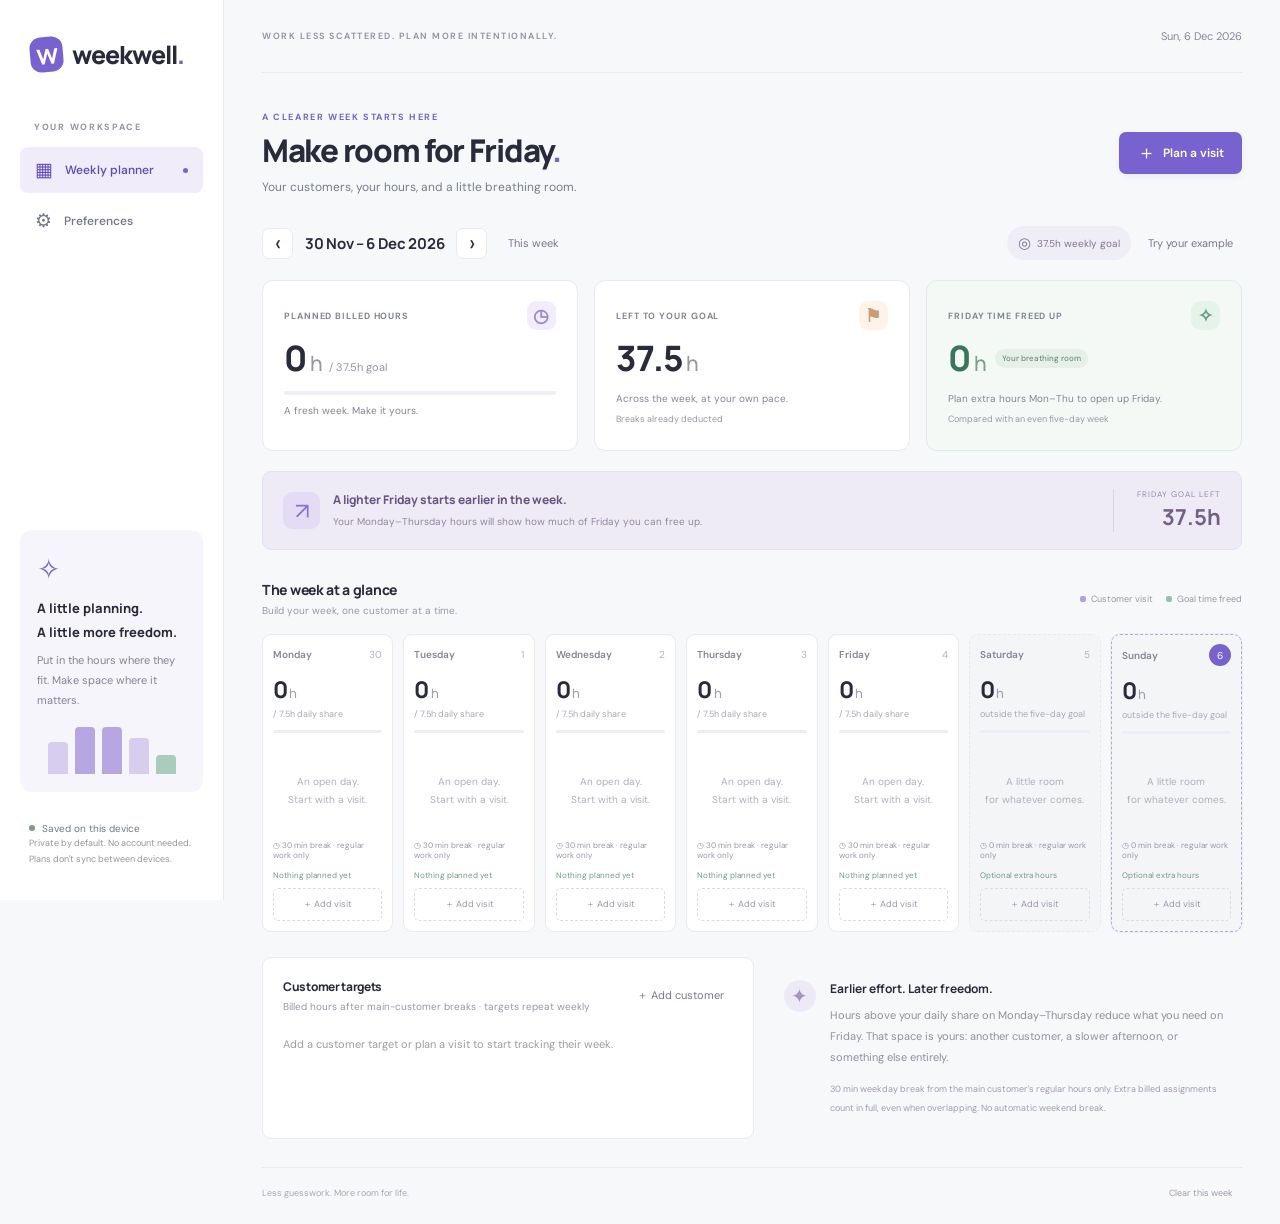
==== index.html @ 71fe8290 "feat: add Weekwell customer hours planner Plan recurring customer targets, 24-hour visits, extra bil" ====
<!doctype html>
<html lang="en">
<head>
  <meta charset="utf-8">
  <meta name="viewport" content="width=device-width, initial-scale=1">
  <meta name="theme-color" content="#7360d0">
  <meta name="description" content="Plan customer visits, balance your working week, and make room for Friday.">
  <title>Weekwell — Your week, a little lighter</title>
  <link rel="icon" href="data:image/svg+xml,%3Csvg xmlns='http://www.w3.org/2000/svg' viewBox='0 0 40 40'%3E%3Crect width='40' height='40' rx='12' fill='%237360d0'/%3E%3Cpath d='m9 14 5 13 6-10 6 10 5-13' fill='none' stroke='white' stroke-width='3' stroke-linecap='round' stroke-linejoin='round'/%3E%3C/svg%3E">
  <link rel="stylesheet" href="./styles.css">
  <script src="./planner-math.js" defer></script>
  <script src="./planner.js" defer></script>
</head>
<body>
  <aside class="sidebar">
    <a class="brand" href="./" aria-label="Weekwell home"><span class="brand-icon" aria-hidden="true">w</span>weekwell<span class="brand-dot">.</span></a>
    <div class="workspace-label">YOUR WORKSPACE</div>
    <a class="nav-item active" href="#planner"><span aria-hidden="true">▦</span> Weekly planner <span class="nav-dot"></span></a>
    <button class="nav-item" id="settings-button"><span aria-hidden="true">⚙</span> Preferences</button>
    <div class="sidebar-note">
      <span class="note-spark" aria-hidden="true">✧</span>
      <h3>A little planning.<br>A little more freedom.</h3>
      <p>Put in the hours where they fit. Make space where it matters.</p>
      <div class="note-illustration" aria-hidden="true"><span></span><span></span><span></span><span></span><span></span></div>
    </div>
    <div class="local-status"><span class="status-dot"></span><span id="save-status">Saved on this device</span></div>
    <p class="device-note">Private by default. No account needed.<br>Plans don't sync between devices.</p>
  </aside>

  <main id="planner">
    <header class="topbar"><span>WORK LESS SCATTERED. PLAN MORE INTENTIONALLY.</span><span class="today-label" id="today-label"></span></header>
    <section class="page-heading">
      <div><div class="eyebrow">A CLEARER WEEK STARTS HERE</div><h1>Make room for Friday<span>.</span></h1><p>Your customers, your hours, and a little breathing room.</p></div>
      <button class="button primary" id="add-visit-top"><span aria-hidden="true">＋</span> Plan a visit</button>
    </section>
    <div id="storage-warning" class="notice warning" role="alert" hidden></div>
    <div id="announcement" class="sr-only" role="status" aria-live="polite"></div>

    <section class="week-toolbar" aria-label="Week navigation">
      <div class="week-picker"><button class="icon-button" id="previous-week" aria-label="Previous week">‹</button><h2 id="week-label"></h2><button class="icon-button" id="next-week" aria-label="Next week">›</button><button class="text-button" id="this-week">This week</button></div>
      <div class="week-actions"><span class="target-pill"><span aria-hidden="true">◎</span> <span id="target-label">37.5h weekly goal</span></span><button class="text-button" id="example-button">Try your example</button></div>
    </section>

    <section class="summary-grid" aria-label="Weekly overview">
      <article class="summary-card">
        <div class="card-label">PLANNED BILLED HOURS <span class="small-icon lavender" aria-hidden="true">◷</span></div>
        <div class="metric"><span id="planned-hours">0</span><span class="metric-unit">h</span><span class="metric-note" id="planned-goal">/ 37.5h goal</span></div>
        <div class="progress-track"><div id="week-progress"></div></div>
        <p id="planned-caption">A fresh week. Make it yours.</p>
      </article>
      <article class="summary-card">
        <div class="card-label">LEFT TO YOUR GOAL <span class="small-icon peach" aria-hidden="true">⚑</span></div>
        <div class="metric"><span id="remaining-hours">37.5</span><span class="metric-unit">h</span></div>
        <p id="remaining-caption">Across the week, at your own pace.</p>
        <span class="subtle-label">Breaks already deducted</span>
      </article>
      <article class="summary-card freedom-card">
        <div class="card-label">FRIDAY TIME FREED UP <span class="small-icon mint" aria-hidden="true">✧</span></div>
        <div class="metric"><span id="freed-hours">0</span><span class="metric-unit">h</span><span class="freedom-tag" id="freedom-tag">Your breathing room</span></div>
        <p id="freed-caption">Plan extra hours Mon–Thu to open up Friday.</p>
        <span class="subtle-label">Compared with an even five-day week</span>
      </article>
    </section>

    <section class="momentum-panel" aria-label="Friday forecast">
      <div class="momentum-icon" aria-hidden="true">↗</div>
      <div class="momentum-copy"><h3 id="forecast-title">A lighter Friday starts earlier in the week.</h3><p id="forecast-caption">Your Monday–Thursday hours will show how much of Friday you can free up.</p></div>
      <div class="friday-forecast"><span>FRIDAY GOAL LEFT</span><strong id="friday-left">37.5h</strong></div>
    </section>

    <section class="schedule-section" aria-labelledby="schedule-heading">
      <div class="section-heading"><div><h2 id="schedule-heading">The week at a glance</h2><p>Build your week, one customer at a time.</p></div><div class="legend"><span><i class="legend-dot purple"></i> Customer visit</span><span><i class="legend-dot green"></i> Goal time freed</span></div></div>
      <div id="day-grid" class="day-grid"></div>
    </section>

    <section class="bottom-grid">
      <article class="customer-panel"><div class="section-heading"><div><h2>Customer targets</h2><p>Billed hours after main-customer breaks · targets repeat weekly</p></div><button class="text-button" id="add-customer">＋ Add customer</button></div><div id="customer-breakdown"></div></article>
      <article class="how-panel"><span class="how-icon" aria-hidden="true">✦</span><div><h3>Earlier effort. Later freedom.</h3><p>Hours above your daily share on Monday–Thursday reduce what you need on Friday. That space is yours: another customer, a slower afternoon, or something else entirely.</p><span id="break-explainer">30 min unpaid break on worked weekdays. No automatic weekend break.</span></div></article>
    </section>
    <footer><span>Less guesswork. More room for life.</span><button class="text-button" id="clear-week">Clear this week</button></footer>
  </main>

  <dialog id="visit-dialog" aria-labelledby="visit-dialog-title">
    <form id="visit-form">
      <div class="dialog-heading"><div><div class="eyebrow">MAKE A LITTLE PLAN</div><h2 id="visit-dialog-title">Plan a customer visit</h2></div><button type="button" class="icon-button close-dialog" aria-label="Close">×</button></div>
      <label>Customer / location<input id="visit-customer" name="customer" required maxlength="80" placeholder="e.g. Northside office" autocomplete="off" list="customer-suggestions"></label>
      <datalist id="customer-suggestions"></datalist>
      <label>Day<select id="visit-day" name="day"></select></label>
      <div class="form-columns"><label>Start time (24h)<input id="visit-start" name="start" type="text" value="08:00" placeholder="08:00" pattern="([01][0-9]|2[0-3]):[0-5][0-9]" maxlength="5" title="24-hour time in HH:MM format, e.g. 08:00 or 17:30" required></label><label>End time (24h)<input id="visit-end" name="end" type="text" value="16:00" placeholder="16:00" pattern="([01][0-9]|2[0-3]):[0-5][0-9]" maxlength="5" title="24-hour time in HH:MM format, e.g. 08:00 or 17:30" required></label></div>
      <label class="checkbox-label"><input id="visit-extra" type="checkbox"><span>Extra billed assignment<small>Can overlap another customer. Counts fully toward both targets, with no break deduction.</small></span></label>
      <p class="field-help">Use 00:00–23:59 (no AM/PM). Same-day visits only. The daily break comes from the main customer's regular hours.</p>
      <p class="form-error" id="visit-error" role="alert" hidden></p>
      <div class="dialog-actions"><button type="button" class="button danger" id="delete-visit" hidden>Delete visit</button><button type="button" class="button secondary close-dialog">Cancel</button><button type="submit" class="button primary">Save visit</button></div>
    </form>
  </dialog>

  <dialog id="customer-dialog" aria-labelledby="customer-title">
    <form id="customer-form">
      <div class="dialog-heading"><div><div class="eyebrow">KEEP EACH CUSTOMER ON TRACK</div><h2 id="customer-title">Add customer target</h2></div><button type="button" class="icon-button close-dialog" aria-label="Close">×</button></div>
      <label>Customer / location<input id="target-customer" required maxlength="80" placeholder="e.g. CustomerX" autocomplete="off"></label>
      <label>Weekly target (hours)<input id="customer-target-hours" type="number" min="0.25" max="168" step="0.25" required placeholder="18.5"></label>
      <p class="field-help">Repeats every week until changed. Progress includes extra billed assignments and deducts breaks only from the day's main customer. Changes apply to all saved weeks.</p>
      <p class="form-error" id="customer-error" role="alert" hidden></p>
      <div class="dialog-actions"><button type="button" class="button danger" id="remove-customer-target" hidden>Remove target</button><button type="button" class="button secondary close-dialog">Cancel</button><button type="submit" class="button primary">Save target</button></div>
    </form>
  </dialog>

  <dialog id="settings-dialog" aria-labelledby="settings-title">
    <form id="settings-form">
      <div class="dialog-heading"><div><div class="eyebrow">YOUR WEEK, YOUR WAY</div><h2 id="settings-title">Planner preferences</h2></div><button type="button" class="icon-button close-dialog" aria-label="Close">×</button></div>
      <label>Weekly goal (hours)<input id="setting-target" type="number" min="0.5" max="168" step="0.25" required></label>
      <label>Default weekday unpaid break (minutes)<input id="setting-break" type="number" min="0" max="240" step="1" required></label>
      <p class="field-help">Breaks apply once on Monday–Friday when regular work is planned, to the main customer only. Extra billed assignments are never reduced. You can override the break and main customer using each day's break button. The Friday forecast compares your goal with five equal working days.</p>
      <p class="field-help">Preferences apply to all saved weeks. Daily break overrides stay unchanged.</p>
      <div class="dialog-actions"><button type="button" class="button secondary close-dialog">Cancel</button><button type="submit" class="button primary">Save preferences</button></div>
    </form>
  </dialog>

  <dialog id="break-dialog" aria-labelledby="break-title">
    <form id="break-form">
      <div class="dialog-heading"><h2 id="break-title">Daily unpaid break</h2><button type="button" class="icon-button close-dialog" aria-label="Close">×</button></div>
      <label>Break (minutes)<input id="day-break" type="number" min="0" max="1440" step="1" required></label>
      <label>Main customer (break deducted here)<select id="break-customer"></select></label>
      <p class="field-help" id="break-owner-help"></p>
      <p class="field-help">Deducted only from this customer's regular hours, up to their total. Extra billed assignments and empty days never lose break time.</p>
      <div class="dialog-actions"><button type="button" class="button secondary" id="reset-break">Use default</button><button type="submit" class="button primary">Save break</button></div>
    </form>
  </dialog>

  <dialog id="confirm-dialog" aria-labelledby="confirm-title">
    <form id="confirm-form">
      <div class="dialog-heading"><h2 id="confirm-title">Replace this week's plan?</h2><button type="button" class="icon-button close-dialog" aria-label="Close">×</button></div>
      <p id="confirm-message"></p>
      <div class="dialog-actions"><button type="button" class="button secondary close-dialog">Cancel</button><button type="submit" class="button primary" id="confirm-action">Continue</button></div>
    </form>
  </dialog>
</body>
</html>
---- styles.css ----
@import url('https://fonts.googleapis.com/css2?family=DM+Sans:wght@400;450;500;550;600;650;700&family=Manrope:wght@400;500;600;650;700;750;800&display=swap');

:root {
  color-scheme: light;
  --background: #f7f8fa;
  --surface: #fff;
  --ink: #292b3d;
  --muted: #777b8f;
  --purple: #7862cf;
  --purple-dark: #614bb6;
  --purple-pale: #f0ecfa;
  --green: #41846c;
  --border: #e9e9ef;
  font-family: "DM Sans", "Segoe UI", sans-serif;
  font-size: 14px;
}
* { box-sizing: border-box; }
body { margin: 0; background: var(--background); color: var(--ink); }
button, input, select { font: inherit; }
button, a, input, select { -webkit-tap-highlight-color: transparent; }
button { cursor: pointer; }
button, a { touch-action: manipulation; }
button { color: inherit; }
button:focus-visible, a:focus-visible { outline: 3px solid #aa96ea; outline-offset: 3px; }
input:focus, select:focus { outline: 2px solid #aa96ea; outline-offset: 1px; border-color: var(--purple); }
button:disabled { opacity: .5; cursor: not-allowed; }
[hidden] { display: none !important; }
.sidebar { position: fixed; inset: 0 auto 0 0; width: 224px; background: #fff; padding: 37px 20px 24px; border-right: 1px solid var(--border); display: flex; flex-direction: column; z-index: 2; }
.brand { display: flex; align-items: center; text-decoration: none; color: var(--ink); font-family: "Manrope", "Segoe UI", sans-serif; font-size: 25px; font-weight: 800; letter-spacing: -1px; margin: 0 10px 49px; }
.brand-icon { display: inline-flex; align-items: center; justify-content: center; background: var(--purple); color: #fff; width: 33px; height: 35px; border-radius: 11px; margin-right: 9px; font-size: 28px; font-weight: 650; transform: rotate(-5deg); padding-bottom: 4px; }
.brand-dot { color: var(--purple); }
.workspace-label { font-size: 9px; letter-spacing: 1.7px; color: #9295a5; font-weight: 700; margin: 0 14px 14px; }
.nav-item { width: 100%; display: flex; align-items: center; gap: 12px; padding: 13px 15px; border: 0; border-radius: 8px; background: none; text-decoration: none; text-align: left; color: #75788b; font-size: 12px; margin-bottom: 5px; font-weight: 550; }
.nav-item > span:first-child { font-size: 19px; line-height: 20px; }
.nav-item.active { background: var(--purple-pale); color: var(--purple-dark); }
.nav-dot { width: 5px; height: 5px; background: var(--purple); border-radius: 50%; margin-left: auto; }
.sidebar-note { margin: auto 0 30px; border-radius: 12px; padding: 21px 17px 18px; background: #f6f5fb; overflow: hidden; }
.note-spark { font-size: 28px; color: var(--purple); }
.sidebar-note h3 { font-family: "Manrope", "Segoe UI", sans-serif; font-size: 13px; font-weight: 750; line-height: 1.8; margin: 9px 0 7px; }
.sidebar-note p { color: #858297; font-size: 11px; line-height: 1.8; margin: 0; }
.note-illustration { display: flex; align-items: flex-end; justify-content: center; gap: 7px; height: 63px; }
.note-illustration span { width: 20px; background: #d7ceef; height: 32px; border-radius: 4px 4px 0 0; }
.note-illustration span:nth-child(2), .note-illustration span:nth-child(3) { height: 47px; background: #b6a6e2; }
.note-illustration span:nth-child(4) { height: 36px; }
.note-illustration span:nth-child(5) { height: 19px; background: #a9ccbd; }
.local-status { display: flex; align-items: center; gap: 7px; font-size: 10px; padding: 0 9px; color: #707786; }
.status-dot { height: 6px; width: 6px; border-radius: 50%; background: #75a18b; flex-shrink: 0; }
.device-note { font-size: 9px; color: #9194a2; line-height: 1.8; padding: 0 9px; }
main { margin-left: 224px; padding: 0 38px; max-width: 1900px; }
.topbar { height: 73px; border-bottom: 1px solid var(--border); display: flex; align-items: center; justify-content: space-between; gap: 15px; }
.topbar > span:first-child { letter-spacing: 1.5px; font-size: 9px; color: #8d90a1; font-weight: 600; }
.today-label { color: #848798; font-size: 11px; }
.page-heading { display: flex; align-items: center; justify-content: space-between; gap: 16px; padding: 38px 0 31px; }
.eyebrow { color: var(--purple); letter-spacing: 1.6px; font-weight: 700; font-size: 9px; }
h1, h2, h3, p { margin-top: 0; }
h1, h2, h3 { font-family: "Manrope", "Segoe UI", sans-serif; }
h1 { font-size: clamp(26px, 2.45vw, 37px); font-weight: 800; letter-spacing: -1.3px; margin: 8px 0 9px; line-height: 1.25; }
h1 > span { color: var(--purple); }
.page-heading p { font-size: 12px; color: var(--muted); margin: 0; }
.button { display: inline-flex; align-items: center; justify-content: center; gap: 7px; padding: 11px 17px; min-height: 42px; border-radius: 7px; font-size: 12px; font-weight: 600; border: 1px solid transparent; white-space: nowrap; transition: background .15s, box-shadow .15s; }
.button.primary { background: var(--purple); color: white; box-shadow: 0 3px 6px #7862cf15; }
.button.primary:hover { background: var(--purple-dark); }
.button.secondary { background: #fff; border-color: var(--border); }
.button.secondary:hover { background: #f5f4f9; }
.button.danger { background: #fff2f0; color: #aa453d; margin-right: auto; }
.button > span { font-size: 19px; font-weight: 400; line-height: 18px; }
.text-button { background: none; border: 0; color: #7d7494; padding: 7px 9px; font-size: 11px; border-radius: 5px; }
.text-button:hover { background: var(--purple-pale); color: var(--purple-dark); }
.icon-button { background: white; border: 1px solid var(--border); border-radius: 7px; width: 31px; height: 31px; display: inline-flex; align-items: center; justify-content: center; font-size: 23px; flex-shrink: 0; }
.icon-button:hover { background: var(--purple-pale); }
.week-toolbar { display: flex; justify-content: space-between; align-items: center; gap: 12px; margin: 0 0 20px; flex-wrap: wrap; }
.week-picker, .week-actions { display: flex; align-items: center; gap: 8px; }
.week-picker h2 { font-size: 15px; letter-spacing: -.3px; margin: 0 4px; }
.week-picker .text-button { margin-left: 4px; }
.target-pill { display: inline-flex; align-items: center; gap: 6px; background: #efedf5; border-radius: 20px; padding: 7px 11px; font-size: 10px; color: #807592; }
.target-pill > span:first-child { font-size: 15px; }
.summary-grid { display: grid; grid-template-columns: repeat(3, minmax(0, 1fr)); gap: 16px; }
.summary-card { padding: 20px 21px 18px; background: #fff; border: 1px solid var(--border); border-radius: 11px; min-height: 171px; box-shadow: 0 2px 3px #27234102; }
.card-label { display: flex; justify-content: space-between; align-items: center; font-size: 9px; color: #7e8093; letter-spacing: .9px; font-weight: 650; gap: 5px; }
.small-icon { display: inline-flex; align-items: center; justify-content: center; width: 29px; height: 29px; border-radius: 9px; font-size: 18px; flex-shrink: 0; }
.lavender { background: #f1edfc; color: #9c87d4; }
.peach { background: #fff3e9; color: #ca9d76; }
.mint { background: #e6f3eb; color: #679e85; }
.metric { display: flex; align-items: baseline; flex-wrap: wrap; gap: 3px; margin: 4px 0 8px; font-family: "Manrope", "Segoe UI", sans-serif; font-size: 35px; font-weight: 750; letter-spacing: -1.5px; line-height: 1.4; }
.metric-unit { font-size: 21px; font-weight: 500; color: #9898a5; margin-left: 1px; }
.metric-note { color: #9495a4; font-size: 11px; letter-spacing: 0; font-family: "DM Sans", "Segoe UI", sans-serif; font-weight: 400; margin-left: 5px; }
.summary-card p { color: #848596; font-size: 10px; margin: 8px 0 0; line-height: 1.6; }
.progress-track { height: 4px; background: #f0edf8; border-radius: 4px; overflow: hidden; margin-top: 6px; }
.progress-track > div { background: #9580d8; height: 100%; border-radius: 4px; transition: width .25s; }
.subtle-label { color: #9698a5; font-size: 9px; line-height: 1.6; }
.summary-card > .subtle-label { display: block; margin-top: 5px; }
.freedom-card { background: #f4f9f6; border-color: #e0ece5; }
.freedom-card .metric { color: #39765e; }
.freedom-card .metric-unit { color: #7ba08c; }
.freedom-tag { font-family: "DM Sans", "Segoe UI", sans-serif; font-size: 8px; font-weight: 500; letter-spacing: 0; background: #e6f0e9; color: #68907c; padding: 4px 7px; margin-left: 7px; border-radius: 12px; align-self: center; }
.momentum-panel { display: flex; gap: 13px; align-items: center; background: #eeebf7; border: 1px solid #e6e0f3; border-radius: 9px; padding: 17px 20px; margin: 20px 0 30px; }
.momentum-icon { display: flex; align-items: center; justify-content: center; border-radius: 9px; width: 37px; height: 37px; flex-shrink: 0; color: #8a73c8; background: #e4dcf4; font-size: 23px; }
.momentum-copy { flex: 1; }
.momentum-copy h3 { font-size: 12px; color: #665780; margin: 0 0 5px; font-weight: 750; }
.momentum-copy p { margin: 0; font-size: 10px; color: #93869f; line-height: 1.7; }
.friday-forecast { border-left: 1px solid #dcd5e8; padding-left: 23px; text-align: right; flex-shrink: 0; }
.friday-forecast span { font-size: 8px; letter-spacing: 1px; color: #9889a8; display: block; margin-bottom: 3px; }
.friday-forecast strong { font-family: "Manrope", "Segoe UI", sans-serif; font-size: 22px; color: #716083; font-weight: 700; }
.section-heading { display: flex; align-items: center; justify-content: space-between; gap: 12px; margin-bottom: 17px; }
.section-heading h2 { font-size: 14px; font-weight: 750; margin: 0; letter-spacing: -.3px; }
.section-heading p { font-size: 10px; color: #9798a6; margin: 5px 0 0; }
.legend { display: flex; gap: 13px; color: #9798a6; font-size: 9px; flex-wrap: wrap; }
.legend > span { display: inline-flex; align-items: center; gap: 5px; }
.legend-dot { display: inline-block; width: 6px; height: 6px; border-radius: 2px; }
.purple { background: #b2a1dd; }
.green { background: #9ac1ac; }
.day-grid { display: grid; grid-template-columns: repeat(7, minmax(0, 1fr)); gap: 10px; align-items: stretch; }
.day-card { background: #fff; border: 1px solid var(--border); border-radius: 9px; padding: 13px 10px 10px; min-height: 298px; display: flex; flex-direction: column; min-width: 0; }
.day-card.today { border-color: #b6a7df; box-shadow: 0 0 0 1px #b6a7df22; }
.day-card.weekend { background: #f4f5f7; border-style: dashed; }
.day-header { display: flex; justify-content: space-between; align-items: center; margin-bottom: 12px; gap: 4px; }
.day-name { font-size: 10px; font-weight: 600; color: #868596; }
.day-date { font-size: 10px; color: #b2b1be; }
.today .day-date { background: var(--purple); color: #fff; border-radius: 50%; width: 22px; height: 22px; display: inline-flex; align-items: center; justify-content: center; margin: -4px 0; }
.day-total { font-family: "Manrope", "Segoe UI", sans-serif; font-size: 23px; font-weight: 750; letter-spacing: -.7px; }
.day-total span { font-size: 13px; color: #a2a0b0; font-weight: 500; margin-left: 2px; }
.day-share { font-size: 9px; color: #aaa7b5; margin-top: 3px; }
.day-bar { height: 3px; border-radius: 3px; background: #efecf6; margin: 10px 0 14px; overflow: hidden; }
.day-bar > div { background: #b29edb; height: 100%; border-radius: 3px; }
.day-bar > div.ahead { background: #80ae96; }
.visits { display: flex; flex-direction: column; gap: 7px; margin-bottom: 10px; }
.visit-block { background: #f1edf9; border: 1px solid #e9e2f5; border-left: 3px solid #a48bcf; border-radius: 5px; padding: 10px 7px; text-align: left; width: 100%; transition: background .15s; overflow: hidden; }
.visit-block:hover { background: #eae2f6; }
.visit-block.tone-1 { background: #edf3fa; border-color: #e1eaf5; border-left-color: #96b1d0; }
.visit-block.tone-2 { background: #fcf3e9; border-color: #f3e7d8; border-left-color: #d3b17d; }
.visit-block.tone-3 { background: #f7edf0; border-color: #eddee4; border-left-color: #c89aaa; }
.visit-customer { font-size: 10px; font-weight: 650; display: block; line-height: 1.5; overflow-wrap: anywhere; }
.visit-time { display: block; font-size: 9px; color: #9487a5; margin: 5px 0 6px; }
.visit-duration { font-size: 8px; color: #9e93ac; }
.extra-badge { display: block; width: fit-content; margin-top: 7px; padding: 3px 5px; background: #e1ece5; color: #4b7c61; border-radius: 4px; font-size: 9px; }
.empty-day { display: flex; align-items: center; justify-content: center; flex: 1; min-height: 75px; font-size: 10px; color: #b1aebb; text-align: center; line-height: 1.8; }
.day-footer { margin-top: auto; }
.break-button { display: block; background: none; border: 0; padding: 6px 0; font-size: 8px; color: #9b96a7; text-align: left; width: 100%; overflow-wrap: anywhere; }
.break-button:hover { color: var(--purple-dark); }
.day-note { display: block; color: #6d9c84; font-size: 8px; min-height: 22px; line-height: 1.5; padding: 3px 0 6px; }
.add-visit { width: 100%; background: none; border: 1px dashed #ded9e9; border-radius: 5px; padding: 8px 3px; color: #a094b2; font-size: 9px; min-height: 33px; }
.add-visit:hover { background: var(--purple-pale); color: var(--purple-dark); border-color: #b29edb; }
.freed-slot { background: #eef7f1; border: 1px dashed #b6d6c3; border-radius: 5px; padding: 10px 7px; color: #5d8b72; margin-bottom: 10px; }
.freed-slot strong { display: block; font-size: 11px; }
.freed-slot span { display: block; font-size: 8px; line-height: 1.6; margin-top: 4px; }
.bottom-grid { display: grid; grid-template-columns: 1.05fr 1fr; gap: 20px; margin-top: 25px; }
.customer-panel { background: white; border: 1px solid var(--border); border-radius: 9px; padding: 20px; }
.customer-panel .section-heading { margin-bottom: 16px; flex-wrap: wrap; }
.customer-panel h2 { font-size: 12px; }
.customer-empty { color: #a09aa9; font-size: 11px; padding: 8px 0; margin: 0; }
.customer-row { display: flex; align-items: center; gap: 8px; font-size: 10px; margin: 11px 0; }
.customer-dot { width: 7px; height: 7px; border-radius: 2px; flex-shrink: 0; background: #a48bcf; }
.customer-dot.tone-1 { background: #96b1d0; }
.customer-dot.tone-2 { background: #d3b17d; }
.customer-dot.tone-3 { background: #c89aaa; }
.customer-name { overflow-wrap: anywhere; min-width: 0; flex: 1; }
.customer-row strong { margin-left: auto; font-weight: 600; white-space: nowrap; }
.customer-row small { color: #aaa6b1; font-weight: 400; font-size: 9px; margin-left: 4px; }
.customer-goal { padding: 11px 0; border-top: 1px solid var(--border); }
.customer-goal:first-child { border-top: 0; padding-top: 0; }
.customer-goal .customer-row { font-size: 12px; margin: 0 0 9px; }
.customer-progress { height: 6px; border-radius: 5px; overflow: hidden; background: #eeebf6; }
.customer-progress > div { height: 100%; border-radius: 5px; background: #a28bd3; }
.goal-met .customer-progress > div { background: #78a98e; }
.customer-goal-footer { display: flex; align-items: center; justify-content: space-between; gap: 8px; font-size: 10px; color: #81768f; margin-top: 5px; }
.goal-met .customer-goal-footer > span { color: var(--green); }
.customer-goal-footer .text-button { font-size: 10px; flex-shrink: 0; }
.how-panel { display: flex; gap: 14px; align-items: flex-start; padding: 23px 10px; }
.how-icon { color: #a493c7; background: #eee9f6; border-radius: 50%; height: 32px; width: 32px; display: inline-flex; align-items: center; justify-content: center; flex-shrink: 0; font-size: 20px; }
.how-panel h3 { font-size: 12px; margin-bottom: 8px; }
.how-panel p { color: #90909f; font-size: 11px; line-height: 1.9; margin-bottom: 10px; }
.how-panel div > span { color: #a29bab; font-size: 9px; line-height: 1.7; }
footer { display: flex; justify-content: space-between; align-items: center; color: #aaa7b5; border-top: 1px solid var(--border); margin-top: 28px; padding: 12px 0 18px; font-size: 9px; }
footer .text-button { font-size: 9px; color: #a399ad; }
.notice { border: 1px solid #e9c991; background: #fffaed; color: #805c2d; border-radius: 8px; padding: 13px 16px; margin-bottom: 20px; font-size: 12px; line-height: 1.7; }
.notice button { margin-left: 8px; }
.sr-only { position: absolute; width: 1px; height: 1px; padding: 0; margin: -1px; overflow: hidden; clip: rect(0, 0, 0, 0); white-space: nowrap; border: 0; }
dialog { padding: 27px; width: min(460px, calc(100% - 28px)); border: 1px solid var(--border); border-radius: 15px; color: var(--ink); box-shadow: 0 20px 100px #25203625; max-height: calc(100dvh - 40px); overflow-y: auto; }
dialog::backdrop { background: #28223750; backdrop-filter: blur(3px); }
.dialog-heading { display: flex; align-items: center; justify-content: space-between; gap: 15px; margin-bottom: 24px; }
.dialog-heading h2 { margin: 6px 0 0; font-size: 20px; letter-spacing: -.6px; }
.dialog-heading .icon-button { align-self: flex-start; }
label { display: flex; flex-direction: column; gap: 7px; font-size: 12px; font-weight: 550; margin-bottom: 18px; min-width: 0; }
input, select { border: 1px solid #dedbe7; border-radius: 6px; padding: 11px; min-height: 43px; width: 100%; color: var(--ink); background: white; }
.form-columns { display: grid; grid-template-columns: 1fr 1fr; gap: 15px; }
.checkbox-label { flex-direction: row; align-items: flex-start; gap: 10px; border: 1px solid #e6e0ef; background: #f7f5fc; border-radius: 7px; padding: 12px; line-height: 1.6; cursor: pointer; }
.checkbox-label input { width: 17px; height: 17px; min-height: 0; margin: 2px 0 0; accent-color: var(--purple); flex-shrink: 0; }
.checkbox-label small { display: block; font-size: 10px; color: #81758e; font-weight: 400; margin-top: 3px; }
.field-help { font-size: 11px; color: #938a9f; line-height: 1.8; }
.form-error { background: #fff0ef; color: #a33e36; padding: 11px; border-radius: 6px; font-size: 12px; line-height: 1.7; }
.dialog-actions { display: flex; justify-content: flex-end; gap: 9px; margin-top: 25px; flex-wrap: wrap; }
#confirm-message { color: var(--muted); line-height: 1.8; font-size: 13px; }
@media (min-width: 1650px) { main { padding: 0 54px; } .day-card { min-height: 330px; padding: 17px 13px 12px; } .visit-customer { font-size: 12px; } .visit-time { font-size: 11px; } .visit-duration, .break-button, .day-note { font-size: 10px; } }
@media (max-width: 1250px) { .sidebar { width: 195px; padding-left: 13px; padding-right: 13px; } main { margin-left: 195px; padding: 0 25px; } .day-grid { grid-template-columns: repeat(4, minmax(0, 1fr)); } .day-card { min-height: 270px; } .summary-card { padding: 16px; } .freedom-tag { display: none; } }
@media (max-width: 950px) { .sidebar { width: 175px; padding-left: 10px; padding-right: 10px; } main { margin-left: 175px; padding: 0 20px; } .brand { font-size: 22px; margin-left: 4px; } .sidebar-note { padding: 17px 12px; } .nav-item { padding: 12px 10px; } .summary-grid { gap: 10px; } .summary-card { padding: 15px 12px; } .metric { font-size: 30px; } .card-label { font-size: 8px; letter-spacing: .5px; } .small-icon { width: 24px; height: 24px; } .metric-note { font-size: 9px; } .bottom-grid { grid-template-columns: 1fr; gap: 0; } .how-panel { padding: 20px 8px 0; } .week-actions { flex-wrap: wrap; } .topbar > span:first-child { font-size: 8px; letter-spacing: 1px; } }
@media (max-width: 760px) { .sidebar { position: static; width: 100%; height: auto; padding: 17px 22px; flex-direction: row; align-items: center; border-right: 0; border-bottom: 1px solid var(--border); gap: 8px; } .brand { margin: 0 auto 0 0; font-size: 23px; } .brand-icon { height: 31px; width: 30px; font-size: 25px; } .workspace-label, .sidebar-note, .device-note, .local-status, .nav-item.active { display: none; } .sidebar .nav-item { width: auto; padding: 8px 12px; margin: 0; font-size: 11px; } main { margin: 0; padding: 0 22px; } .topbar { height: 46px; } .page-heading { padding-top: 27px; } .day-grid { grid-template-columns: repeat(3, minmax(0, 1fr)); } .day-card { min-height: 250px; } h1 { font-size: 30px; } .section-heading { align-items: flex-start; } .legend { justify-content: flex-end; } }
@media (max-width: 540px) { main { padding: 0 16px; } .sidebar { padding: 15px 16px; } .topbar > span:first-child { letter-spacing: .7px; font-size: 7px; } .today-label { font-size: 9px; } .page-heading { padding: 25px 0; flex-wrap: wrap; } h1 { font-size: 29px; } .page-heading .button { width: 100%; margin-top: 3px; } .page-heading p { font-size: 11px; } .week-toolbar { gap: 13px; margin-bottom: 16px; } .week-picker { width: 100%; gap: 5px; } .week-picker h2 { font-size: 13px; margin: 0 auto; } .week-picker .text-button { margin-left: 1px; padding-left: 5px; padding-right: 2px; } .week-actions { width: 100%; justify-content: space-between; } .summary-grid { grid-template-columns: 1fr 1fr; } .summary-card { min-height: 154px; padding: 14px; } .summary-card.freedom-card { grid-column: 1 / -1; min-height: 130px; } .freedom-card .metric { margin: -3px 0 0; } .freedom-tag { display: inline; } .freedom-card > .subtle-label { margin-top: 3px; } .summary-card p { font-size: 10px; } .card-label { font-size: 8px; } .metric-note { font-size: 8px; margin-left: 2px; } .metric { font-size: 32px; } .momentum-panel { padding: 14px 12px; margin: 16px 0 25px; gap: 9px; flex-wrap: wrap; } .momentum-icon { width: 29px; height: 29px; font-size: 19px; } .momentum-copy h3 { font-size: 11px; line-height: 1.7; } .momentum-copy p { font-size: 10px; } .friday-forecast { width: 100%; padding: 9px 0 0 38px; border-left: 0; border-top: 1px solid #ddd6e9; display: flex; align-items: center; justify-content: space-between; } .friday-forecast span { margin: 0; } .friday-forecast strong { font-size: 18px; } .day-grid { grid-template-columns: repeat(2, minmax(0, 1fr)); gap: 10px; } .day-card { padding: 14px 12px 11px; min-height: 273px; } .day-name, .day-date { font-size: 11px; } .day-total { font-size: 25px; } .day-share { font-size: 10px; } .visit-customer { font-size: 12px; } .visit-time { font-size: 11px; } .visit-duration, .break-button, .day-note { font-size: 10px; } .break-button { min-height: 32px; } .add-visit { min-height: 40px; font-size: 11px; } .section-heading h2 { font-size: 13px; } .legend { font-size: 8px; gap: 7px; max-width: 105px; } .visit-block { padding: 10px 8px; } .freed-slot strong { font-size: 12px; } .freed-slot span { font-size: 10px; } .customer-panel { padding: 17px; } .customer-row { font-size: 12px; } .how-panel p { font-size: 12px; } dialog { padding: 22px; } }
@media (prefers-reduced-motion: reduce) { *, *::before, *::after { transition: none !important; scroll-behavior: auto !important; } }
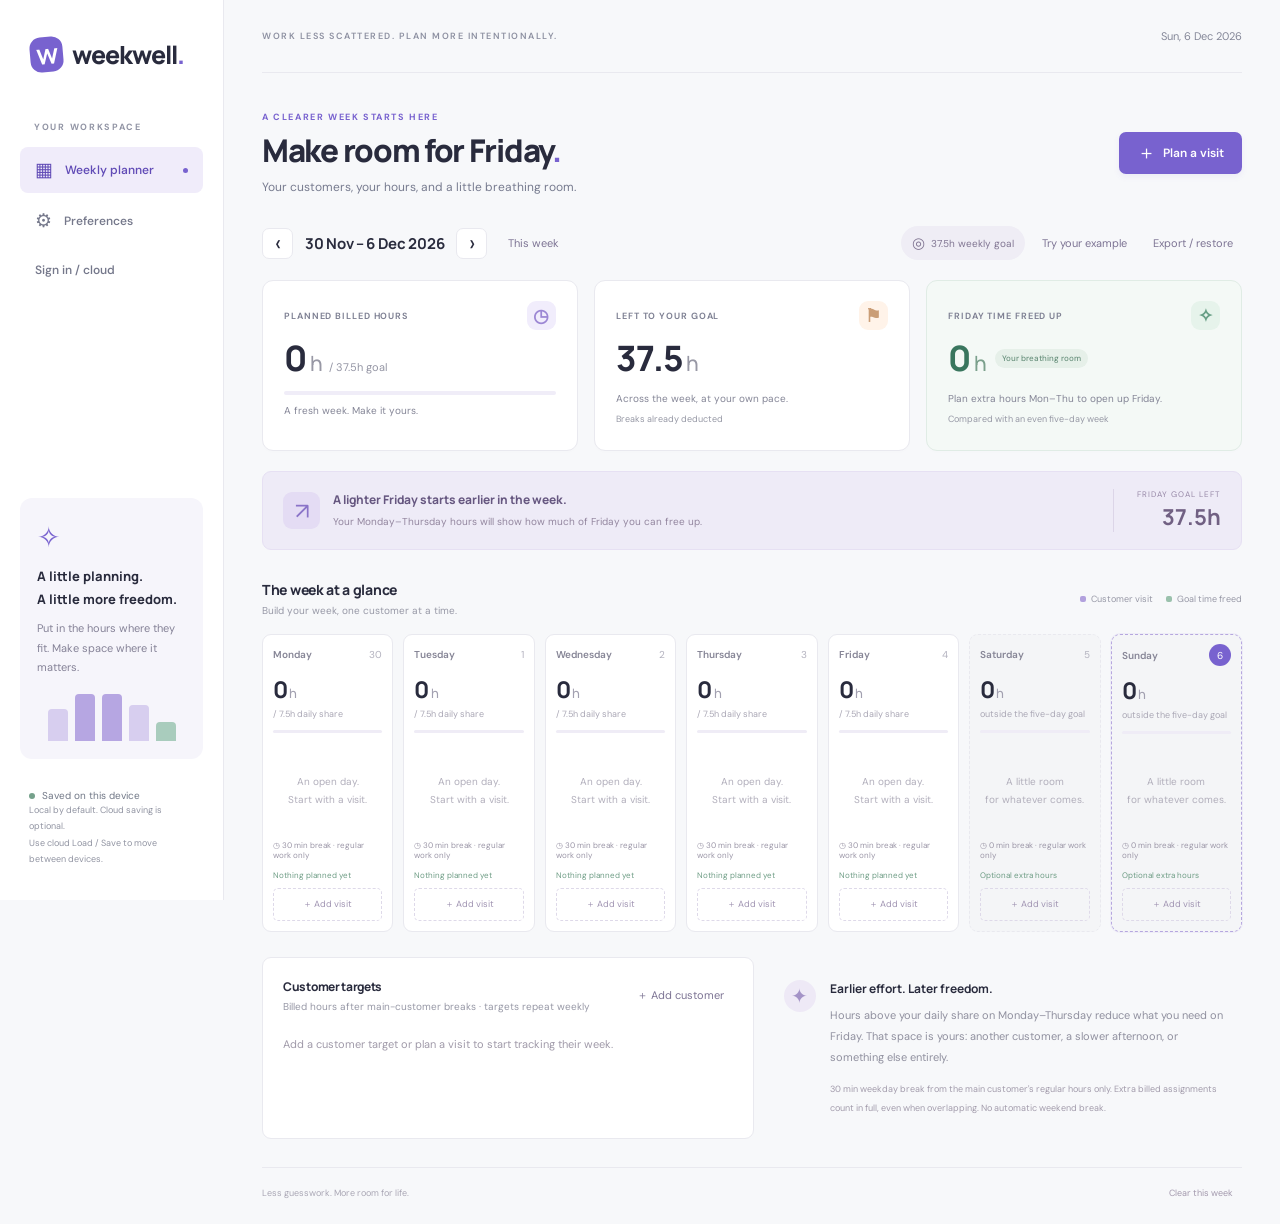
==== commit 371fe300: "feat: add backups, reports and private cloud plans Add half-hour selectors, full JSON restore, print" ====
--- a/index.html
+++ b/index.html
@@ -3,136 +3,10 @@
 <head>
   <meta charset="utf-8">
   <meta name="viewport" content="width=device-width, initial-scale=1">
-  <meta name="theme-color" content="#7360d0">
-  <meta name="description" content="Plan customer visits, balance your working week, and make room for Friday.">
-  <title>Weekwell — Your week, a little lighter</title>
-  <link rel="icon" href="data:image/svg+xml,%3Csvg xmlns='http://www.w3.org/2000/svg' viewBox='0 0 40 40'%3E%3Crect width='40' height='40' rx='12' fill='%237360d0'/%3E%3Cpath d='m9 14 5 13 6-10 6 10 5-13' fill='none' stroke='white' stroke-width='3' stroke-linecap='round' stroke-linejoin='round'/%3E%3C/svg%3E">
-  <link rel="stylesheet" href="./styles.css">
-  <script src="./planner-math.js" defer></script>
-  <script src="./planner.js" defer></script>
+  <meta http-equiv="refresh" content="0; url=./WeekWell/">
+  <title>Weekwell</title>
 </head>
 <body>
-  <aside class="sidebar">
-    <a class="brand" href="./" aria-label="Weekwell home"><span class="brand-icon" aria-hidden="true">w</span>weekwell<span class="brand-dot">.</span></a>
-    <div class="workspace-label">YOUR WORKSPACE</div>
-    <a class="nav-item active" href="#planner"><span aria-hidden="true">▦</span> Weekly planner <span class="nav-dot"></span></a>
-    <button class="nav-item" id="settings-button"><span aria-hidden="true">⚙</span> Preferences</button>
-    <div class="sidebar-note">
-      <span class="note-spark" aria-hidden="true">✧</span>
-      <h3>A little planning.<br>A little more freedom.</h3>
-      <p>Put in the hours where they fit. Make space where it matters.</p>
-      <div class="note-illustration" aria-hidden="true"><span></span><span></span><span></span><span></span><span></span></div>
-    </div>
-    <div class="local-status"><span class="status-dot"></span><span id="save-status">Saved on this device</span></div>
-    <p class="device-note">Private by default. No account needed.<br>Plans don't sync between devices.</p>
-  </aside>
-
-  <main id="planner">
-    <header class="topbar"><span>WORK LESS SCATTERED. PLAN MORE INTENTIONALLY.</span><span class="today-label" id="today-label"></span></header>
-    <section class="page-heading">
-      <div><div class="eyebrow">A CLEARER WEEK STARTS HERE</div><h1>Make room for Friday<span>.</span></h1><p>Your customers, your hours, and a little breathing room.</p></div>
-      <button class="button primary" id="add-visit-top"><span aria-hidden="true">＋</span> Plan a visit</button>
-    </section>
-    <div id="storage-warning" class="notice warning" role="alert" hidden></div>
-    <div id="announcement" class="sr-only" role="status" aria-live="polite"></div>
-
-    <section class="week-toolbar" aria-label="Week navigation">
-      <div class="week-picker"><button class="icon-button" id="previous-week" aria-label="Previous week">‹</button><h2 id="week-label"></h2><button class="icon-button" id="next-week" aria-label="Next week">›</button><button class="text-button" id="this-week">This week</button></div>
-      <div class="week-actions"><span class="target-pill"><span aria-hidden="true">◎</span> <span id="target-label">37.5h weekly goal</span></span><button class="text-button" id="example-button">Try your example</button></div>
-    </section>
-
-    <section class="summary-grid" aria-label="Weekly overview">
-      <article class="summary-card">
-        <div class="card-label">PLANNED BILLED HOURS <span class="small-icon lavender" aria-hidden="true">◷</span></div>
-        <div class="metric"><span id="planned-hours">0</span><span class="metric-unit">h</span><span class="metric-note" id="planned-goal">/ 37.5h goal</span></div>
-        <div class="progress-track"><div id="week-progress"></div></div>
-        <p id="planned-caption">A fresh week. Make it yours.</p>
-      </article>
-      <article class="summary-card">
-        <div class="card-label">LEFT TO YOUR GOAL <span class="small-icon peach" aria-hidden="true">⚑</span></div>
-        <div class="metric"><span id="remaining-hours">37.5</span><span class="metric-unit">h</span></div>
-        <p id="remaining-caption">Across the week, at your own pace.</p>
-        <span class="subtle-label">Breaks already deducted</span>
-      </article>
-      <article class="summary-card freedom-card">
-        <div class="card-label">FRIDAY TIME FREED UP <span class="small-icon mint" aria-hidden="true">✧</span></div>
-        <div class="metric"><span id="freed-hours">0</span><span class="metric-unit">h</span><span class="freedom-tag" id="freedom-tag">Your breathing room</span></div>
-        <p id="freed-caption">Plan extra hours Mon–Thu to open up Friday.</p>
-        <span class="subtle-label">Compared with an even five-day week</span>
-      </article>
-    </section>
-
-    <section class="momentum-panel" aria-label="Friday forecast">
-      <div class="momentum-icon" aria-hidden="true">↗</div>
-      <div class="momentum-copy"><h3 id="forecast-title">A lighter Friday starts earlier in the week.</h3><p id="forecast-caption">Your Monday–Thursday hours will show how much of Friday you can free up.</p></div>
-      <div class="friday-forecast"><span>FRIDAY GOAL LEFT</span><strong id="friday-left">37.5h</strong></div>
-    </section>
-
-    <section class="schedule-section" aria-labelledby="schedule-heading">
-      <div class="section-heading"><div><h2 id="schedule-heading">The week at a glance</h2><p>Build your week, one customer at a time.</p></div><div class="legend"><span><i class="legend-dot purple"></i> Customer visit</span><span><i class="legend-dot green"></i> Goal time freed</span></div></div>
-      <div id="day-grid" class="day-grid"></div>
-    </section>
-
-    <section class="bottom-grid">
-      <article class="customer-panel"><div class="section-heading"><div><h2>Customer targets</h2><p>Billed hours after main-customer breaks · targets repeat weekly</p></div><button class="text-button" id="add-customer">＋ Add customer</button></div><div id="customer-breakdown"></div></article>
-      <article class="how-panel"><span class="how-icon" aria-hidden="true">✦</span><div><h3>Earlier effort. Later freedom.</h3><p>Hours above your daily share on Monday–Thursday reduce what you need on Friday. That space is yours: another customer, a slower afternoon, or something else entirely.</p><span id="break-explainer">30 min unpaid break on worked weekdays. No automatic weekend break.</span></div></article>
-    </section>
-    <footer><span>Less guesswork. More room for life.</span><button class="text-button" id="clear-week">Clear this week</button></footer>
-  </main>
-
-  <dialog id="visit-dialog" aria-labelledby="visit-dialog-title">
-    <form id="visit-form">
-      <div class="dialog-heading"><div><div class="eyebrow">MAKE A LITTLE PLAN</div><h2 id="visit-dialog-title">Plan a customer visit</h2></div><button type="button" class="icon-button close-dialog" aria-label="Close">×</button></div>
-      <label>Customer / location<input id="visit-customer" name="customer" required maxlength="80" placeholder="e.g. Northside office" autocomplete="off" list="customer-suggestions"></label>
-      <datalist id="customer-suggestions"></datalist>
-      <label>Day<select id="visit-day" name="day"></select></label>
-      <div class="form-columns"><label>Start time (24h)<input id="visit-start" name="start" type="text" value="08:00" placeholder="08:00" pattern="([01][0-9]|2[0-3]):[0-5][0-9]" maxlength="5" title="24-hour time in HH:MM format, e.g. 08:00 or 17:30" required></label><label>End time (24h)<input id="visit-end" name="end" type="text" value="16:00" placeholder="16:00" pattern="([01][0-9]|2[0-3]):[0-5][0-9]" maxlength="5" title="24-hour time in HH:MM format, e.g. 08:00 or 17:30" required></label></div>
-      <label class="checkbox-label"><input id="visit-extra" type="checkbox"><span>Extra billed assignment<small>Can overlap another customer. Counts fully toward both targets, with no break deduction.</small></span></label>
-      <p class="field-help">Use 00:00–23:59 (no AM/PM). Same-day visits only. The daily break comes from the main customer's regular hours.</p>
-      <p class="form-error" id="visit-error" role="alert" hidden></p>
-      <div class="dialog-actions"><button type="button" class="button danger" id="delete-visit" hidden>Delete visit</button><button type="button" class="button secondary close-dialog">Cancel</button><button type="submit" class="button primary">Save visit</button></div>
-    </form>
-  </dialog>
-
-  <dialog id="customer-dialog" aria-labelledby="customer-title">
-    <form id="customer-form">
-      <div class="dialog-heading"><div><div class="eyebrow">KEEP EACH CUSTOMER ON TRACK</div><h2 id="customer-title">Add customer target</h2></div><button type="button" class="icon-button close-dialog" aria-label="Close">×</button></div>
-      <label>Customer / location<input id="target-customer" required maxlength="80" placeholder="e.g. CustomerX" autocomplete="off"></label>
-      <label>Weekly target (hours)<input id="customer-target-hours" type="number" min="0.25" max="168" step="0.25" required placeholder="18.5"></label>
-      <p class="field-help">Repeats every week until changed. Progress includes extra billed assignments and deducts breaks only from the day's main customer. Changes apply to all saved weeks.</p>
-      <p class="form-error" id="customer-error" role="alert" hidden></p>
-      <div class="dialog-actions"><button type="button" class="button danger" id="remove-customer-target" hidden>Remove target</button><button type="button" class="button secondary close-dialog">Cancel</button><button type="submit" class="button primary">Save target</button></div>
-    </form>
-  </dialog>
-
-  <dialog id="settings-dialog" aria-labelledby="settings-title">
-    <form id="settings-form">
-      <div class="dialog-heading"><div><div class="eyebrow">YOUR WEEK, YOUR WAY</div><h2 id="settings-title">Planner preferences</h2></div><button type="button" class="icon-button close-dialog" aria-label="Close">×</button></div>
-      <label>Weekly goal (hours)<input id="setting-target" type="number" min="0.5" max="168" step="0.25" required></label>
-      <label>Default weekday unpaid break (minutes)<input id="setting-break" type="number" min="0" max="240" step="1" required></label>
-      <p class="field-help">Breaks apply once on Monday–Friday when regular work is planned, to the main customer only. Extra billed assignments are never reduced. You can override the break and main customer using each day's break button. The Friday forecast compares your goal with five equal working days.</p>
-      <p class="field-help">Preferences apply to all saved weeks. Daily break overrides stay unchanged.</p>
-      <div class="dialog-actions"><button type="button" class="button secondary close-dialog">Cancel</button><button type="submit" class="button primary">Save preferences</button></div>
-    </form>
-  </dialog>
-
-  <dialog id="break-dialog" aria-labelledby="break-title">
-    <form id="break-form">
-      <div class="dialog-heading"><h2 id="break-title">Daily unpaid break</h2><button type="button" class="icon-button close-dialog" aria-label="Close">×</button></div>
-      <label>Break (minutes)<input id="day-break" type="number" min="0" max="1440" step="1" required></label>
-      <label>Main customer (break deducted here)<select id="break-customer"></select></label>
-      <p class="field-help" id="break-owner-help"></p>
-      <p class="field-help">Deducted only from this customer's regular hours, up to their total. Extra billed assignments and empty days never lose break time.</p>
-      <div class="dialog-actions"><button type="button" class="button secondary" id="reset-break">Use default</button><button type="submit" class="button primary">Save break</button></div>
-    </form>
-  </dialog>
-
-  <dialog id="confirm-dialog" aria-labelledby="confirm-title">
-    <form id="confirm-form">
-      <div class="dialog-heading"><h2 id="confirm-title">Replace this week's plan?</h2><button type="button" class="icon-button close-dialog" aria-label="Close">×</button></div>
-      <p id="confirm-message"></p>
-      <div class="dialog-actions"><button type="button" class="button secondary close-dialog">Cancel</button><button type="submit" class="button primary" id="confirm-action">Continue</button></div>
-    </form>
-  </dialog>
+  <p><a href="./WeekWell/">Open Weekwell</a></p>
 </body>
 </html>
